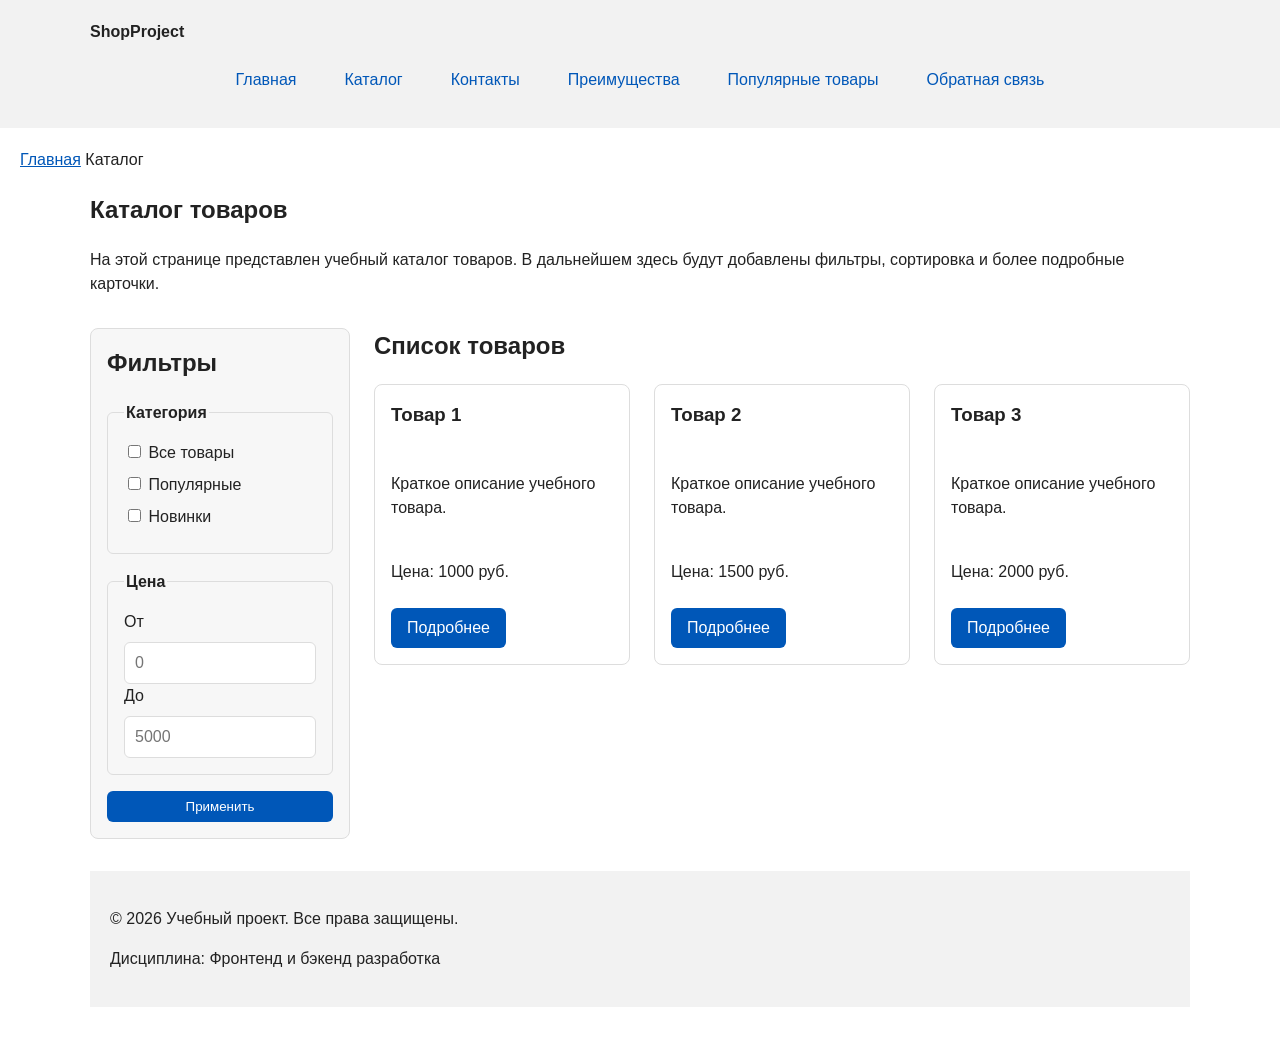
==== catalog.html @ 4f8238cc "feat: add flex navigation and grid catalog layout" ====
<!DOCTYPE html>
<html lang="ru">
<head>
  <meta charset="UTF-8">
  <meta name="viewport" content="width=device-width, initial-scale=1.0">
  <meta name="description" content="Каталог товаров учебного интернет-магазина.">
  <title>Каталог товаров — Учебный интернет-магазин</title>
  <link rel="stylesheet" href="css/style.css">
</head>
<body>
  <header>
    <div class="site-header">
      <a class="site-logo" href="index.html">ShopProject</a>


      
      <nav class="site-nav" aria-label="Основная навигация">
        <ul class="site-nav__list">
          <li><a href="index.html">Главная</a></li>
          <li><a href="catalog.html">Каталог</a></li>
          <li><a href="contacts.html">Контакты</a></li>
          <li><a href="index.html#advantages">Преимущества</a></li>
          <li><a href="index.html#popular">Популярные товары</a></li>
          <li><a href="index.html#contacts">Обратная связь</a></li>
        </ul>
      </nav>
    </div>
    
  </header>

  <main>
    <nav class="breadcrumbs" aria-label="Хлебные крошки">
      <a href="index.html">Главная</a>
      <span>Каталог</span>
    </nav>

    <section class="section">
      <h1>Каталог товаров</h1>
      <p>
        На этой странице представлен учебный каталог товаров.
        В дальнейшем здесь будут добавлены фильтры, сортировка и более
        подробные карточки.
      </p>
    </section>

    <section class="section">
      
<section class="section">
  <section class="catalog-layout">
    <aside class="catalog-filters">
      <h2>Фильтры</h2>

      <form class="filters-form" action="#" method="get">
        <fieldset>
          <legend>Категория</legend>

          <label>
            <input type="checkbox" name="category" value="all">
            Все товары
          </label>

          <label>
            <input type="checkbox" name="category" value="popular">
            Популярные
          </label>

          <label>
            <input type="checkbox" name="category" value="new">
            Новинки
          </label>
        </fieldset>

        <fieldset>
          <legend>Цена</legend>

          <label for="price-from">От</label>
          <input id="price-from" name="price-from" type="number" min="0" placeholder="0">

          <label for="price-to">До</label>
          <input id="price-to" name="price-to" type="number" min="0" placeholder="5000">
        </fieldset>

        <button class="button" type="submit">Применить</button>
      </form>
    </aside>

    <section class="catalog-products">
      <h2>Список товаров</h2>

      <div class="products-grid">
        <article class="product-card">
          <h3>Товар 1</h3>
          <p>Краткое описание учебного товара.</p>
          <p>Цена: 1000 руб.</p>
          <a class="button" href="index.html#popular">Подробнее</a>
        </article>

        <article class="product-card">
          <h3>Товар 2</h3>
          <p>Краткое описание учебного товара.</p>
          <p>Цена: 1500 руб.</p>
          <a class="button" href="index.html#popular">Подробнее</a>
        </article>

        <article class="product-card">
          <h3>Товар 3</h3>
          <p>Краткое описание учебного товара.</p>
          <p>Цена: 2000 руб.</p>
          <a class="button" href="index.html#popular">Подробнее</a>
        </article>
      </div>
    </section>
  </section>
</section>

  <footer>
    <p>&copy; 2026 Учебный проект. Все права защищены.</p>
    <p>Дисциплина: Фронтенд и бэкенд разработка</p>
  </footer>
</body>
</html>
---- css/style.css ----
/* 
  Универсальное правило для всех элементов.
  border-box делает расчёт размеров более понятным:
  width включает content, padding и border.
*/
* {
  box-sizing: border-box;
}

/* ===============================
   2. Базовые стили
   =============================== */

* {
  box-sizing: border-box;
}

body {
  margin: 0;
  font-family: Arial, sans-serif;
  line-height: 1.5;
  color: var(--color-text);
  background-color: var(--color-bg);
}
/*
  Задаём внутренние отступы для основных областей страницы.
  Это делает содержимое визуально отделённым от краёв окна браузера.
*/
header,
main,
footer {
  padding: var(--space-lg);
}


/*
  Оформляем шапку страницы.
  Пока используется простой светло-серый фон.
*/
header {
  background-color: var(--color-surface);;
}

/*
  Оформляем подвал страницы тем же фоном,
  чтобы визуально отделить его от основного содержимого.
*/
footer {
  background-color: var(--color-surface);;
}

body {
  margin: 0;
  font-family: Arial, sans-serif;
  line-height: 1.5;
}

header,
main,
footer {
  padding: 20px;
}

header {
  background-color: #f2f2f2;
}

footer {
  background-color: #f2f2f2;
}

section {
  margin-bottom: 24px;
}

section h2 {
  margin-top: 0;
}





/*
  Ограничиваем ширину содержимого шапки,
  чтобы оно не растягивалось слишком сильно на широких экранах.
*/
.site-header {
  max-width: 1100px;
  margin: 0 auto;
}

/*
  Оформляем текстовый логотип.
*/
.site-logo {
  font-weight: bold;
  text-decoration: none;
  color: #222222;
}

/*
  Убираем стандартные отступы и маркеры списка навигации.
*/
.site-nav__list {
  padding: 0;
  margin: 16px 0 0;
  list-style: none;
  display: flex;
  flex-wrap: wrap;
  justify-content: center;
  align-items: center;
  gap: var(--space-md);
  padding: 0;
  margin: var(--space-md) 0 0;
  list-style: none;

}

/*
  Добавляем расстояние между пунктами меню.
*/
.site-nav__list li {
  margin-bottom: 8px;
}

/*
  Оформляем ссылки меню.
*/
.site-nav__list a {
  display: inline-block;
  padding: var(--space-sm) var(--space-md);
  color: var(--color-primary);
  text-decoration: none;
  border-radius: var(--radius-sm);
}

.site-nav__list a:hover {
  color: var(--color-white);
  background-color: var(--color-primary);
}









/*
  Карточка товара — самостоятельный блок.
  На следующих занятиях карточки будут доработаны и выстроены в сетку.
*/
.product-card {
  display: flex;
  flex-direction: column;
  gap: var(--space-sm);
  margin-bottom: 0;
  padding: var(--space-md);
  border: 1px solid var(--color-border);
  border-radius: var(--radius-md);
  background-color: var(--color-bg);
}

.product-card .button {
  margin-top: auto;
  align-self: flex-start;
}


.product-card:hover {
  border-color: var(--color-primary);
}

.product-card h3 {
  margin-top: 0;
}





/*
  Пока это обычная ссылка, но визуально она оформляется как кнопка.
*/
.button {
  display: inline-block;
  padding: var(--space-sm) var(--space-md);
  color: var(--color-white);
  background-color: var(--color-primary);
  text-decoration: none;
  border: none;
  border-radius: var(--radius-sm);
  cursor: pointer;
}

.button:hover {
  background-color: var(--color-primary-dark);
}

.button:focus-visible {
  outline: 2px solid var(--color-primary);
  outline-offset: 3px;
}

.button:disabled {
  opacity: 0.6;
  cursor: not-allowed;
}


/*
  Дополнительный информационный блок.
*/
aside-info {
  max-width: var(--container-width);
  margin: 0 auto var(--space-xl);
  padding: var(--space-md);
  border-left: 4px solid var(--color-primary);
  background-color: var(--color-surface);

}


/*
  Сообщение об успешной отправке.
*/
.success-message {
  max-width: var(--container-width);
  margin: var(--space-lg) auto;
  padding: var(--space-md);
  border-left: 4px solid var(--color-success);
  background-color: var(--color-success-bg);
}






/* ===============================
   1. Переменные проекта
   =============================== */
:root {
  /* Основные цвета проекта */
  --color-bg: #ffffff;
  --color-text: #222222;
  --color-muted: #666666;
  --color-primary: #0057b8;
  --color-primary-dark: #003f86;
  --color-border: #dddddd;
  --color-surface: #f7f7f7;
  --color-surface-accent: #eef5ff;
  --color-danger: #b00020;
  --color-success: #168a2f;
  --color-success-bg: #eefaf0;
  --color-white: #ffffff;

  /* Отступы */
  --space-xs: 4px;
  --space-sm: 8px;
  --space-md: 16px;
  --space-lg: 24px;
  --space-xl: 32px;

  /* Скругления */
  --radius-sm: 6px;
  --radius-md: 8px;
  --radius-lg: 12px;

  /* Размеры */
  --container-width: 1100px;
}

/* ===============================
   2. Базовые стили
   =============================== */

/* ===============================
   3. Общие элементы интерфейса
   =============================== */
a {
  color: var(--color-primary);
}

a:hover {
  color: var(--color-primary-dark);
}

a:focus-visible {
  outline: 2px solid var(--color-primary);
  outline-offset: 3px;
}

/* ===============================
   4. Компоненты страницы
   =============================== */
.hero {
  max-width: var(--container-width);
  margin: 0 auto var(--space-xl);
  padding: var(--space-xl) var(--space-lg);
  background-color: var(--color-surface-accent);
  border-radius: var(--radius-lg);
}

.section {
  max-width: var(--container-width);
  margin: 0 auto var(--space-xl);
}

.section h2 {
  margin-top: 0;
}

/* ===============================
   5. Форма и модальное окно
   =============================== */
.order-dialog {
  width: min(100% - 32px, 560px);
  padding: var(--space-lg);
  border: none;
  border-radius: var(--radius-lg);
}

.order-dialog::backdrop {
  background-color: rgba(0, 0, 0, 0.5);
}

.form-field {
  margin-bottom: var(--space-md);
}

.form-field label {
  display: block;
  margin-bottom: var(--space-xs);
}

.form-field input,
.form-field select,
.form-field textarea {
  width: 100%;
  padding: 10px 12px;
  border: 1px solid var(--color-border);
  border-radius: var(--radius-sm);
  font: inherit;
}

.form-field input[type="checkbox"] {
  width: auto;
}

.form-field small {
  display: block;
  margin-top: var(--space-xs);
  color: var(--color-muted);
}








.form-field input:hover,
.form-field select:hover,
.form-field textarea:hover {
  border-color: var(--color-primary);
}

.form-field input:focus-visible,
.form-field select:focus-visible,
.form-field textarea:focus-visible,
.form-actions button:focus-visible {
  outline: 2px solid var(--color-primary);
  outline-offset: 3px;
}

[aria-invalid="true"] {
  border-color: var(--color-danger);
}



:target {
  outline: 2px dashed var(--color-primary);
  outline-offset: 4px;
}









.products-grid {
  display: grid;
  grid-template-columns: repeat(3, 1fr);
  gap: var(--space-lg);
}



.catalog-layout {
  max-width: var(--container-width);
  margin: 0 auto var(--space-xl);
  display: grid;
  grid-template-columns: 260px 1fr;
  grid-template-areas: "filters products";
  gap: var(--space-lg);
}

.catalog-filters {
  grid-area: filters;
  padding: var(--space-md);
  border: 1px solid var(--color-border);
  border-radius: var(--radius-md);
  background-color: var(--color-surface);
}

.catalog-products {
  grid-area: products;
}




.filters-form {
  display: grid;
  gap: var(--space-md);
}

.filters-form fieldset {
  margin: 0;
  padding: var(--space-md);
  border: 1px solid var(--color-border);
  border-radius: var(--radius-sm);
}

.filters-form legend {
  font-weight: 700;
}

.filters-form label {
  display: block;
  margin-bottom: var(--space-sm);
}

.filters-form input[type="number"] {
  width: 100%;
  padding: 8px 10px;
  border: 1px solid var(--color-border);
  border-radius: var(--radius-sm);
  font: inherit;
}
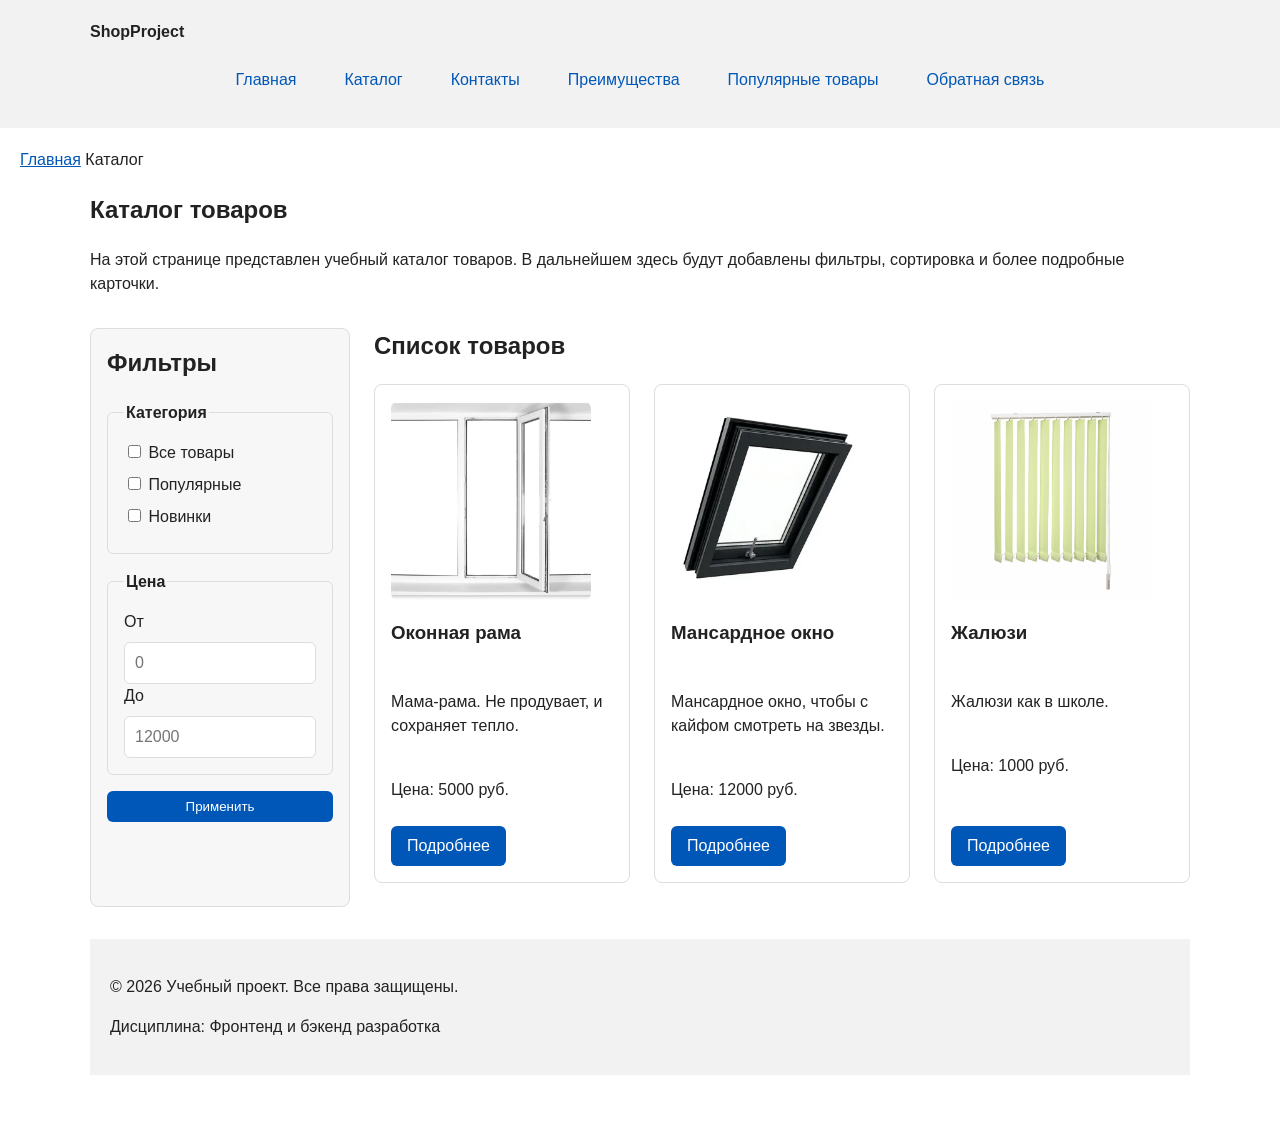
==== commit 95b58c0f: "feat: + images" ====
--- a/catalog.html
+++ b/catalog.html
@@ -77,7 +77,7 @@
           <input id="price-from" name="price-from" type="number" min="0" placeholder="0">
 
           <label for="price-to">До</label>
-          <input id="price-to" name="price-to" type="number" min="0" placeholder="5000">
+          <input id="price-to" name="price-to" type="number" min="0" placeholder="12000">
         </fieldset>
 
         <button class="button" type="submit">Применить</button>
@@ -89,23 +89,26 @@
 
       <div class="products-grid">
         <article class="product-card">
-          <h3>Товар 1</h3>
-          <p>Краткое описание учебного товара.</p>
-          <p>Цена: 1000 руб.</p>
+          <img src="images/i.webp" alt="Оконная рама" class="product-image">
+      <h3>Оконная рама</h3>
+      <p>Мама-рама. Не продувает, и сохраняет тепло.</p>
+      <p>Цена: 5000 руб.</p>
           <a class="button" href="index.html#popular">Подробнее</a>
         </article>
 
         <article class="product-card">
-          <h3>Товар 2</h3>
-          <p>Краткое описание учебного товара.</p>
-          <p>Цена: 1500 руб.</p>
+        <img src="images/окно мансардное.webp" alt="Оконная рама" class="product-image">
+        <h3>Мансардное окно</h3>
+        <p>Мансардное окно, чтобы с кайфом смотреть на звезды.</p>
+        <p>Цена: 12000 руб.</p>
           <a class="button" href="index.html#popular">Подробнее</a>
         </article>
 
         <article class="product-card">
-          <h3>Товар 3</h3>
-          <p>Краткое описание учебного товара.</p>
-          <p>Цена: 2000 руб.</p>
+          <img src="images/жалюзи.webp" alt="Оконная рама" class="product-image">
+        <h3>Жалюзи</h3>
+        <p>Жалюзи как в школе.</p>
+        <p>Цена: 1000 руб.</p>
           <a class="button" href="index.html#popular">Подробнее</a>
         </article>
       </div>
--- a/css/style.css
+++ b/css/style.css
@@ -456,3 +456,22 @@
   border-radius: var(--radius-sm);
   font: inherit;
 }
+
+
+
+
+
+.product-image {
+  width: 90%;          
+  height: 200px;        
+  object-fit: cover;    
+  border-radius: 8px;   
+  display: block;       
+  margin-bottom: 10px;  
+}
+
+.products {
+  display: grid;
+  grid-template-columns: repeat(3, 1fr);
+  gap: 20px;
+}
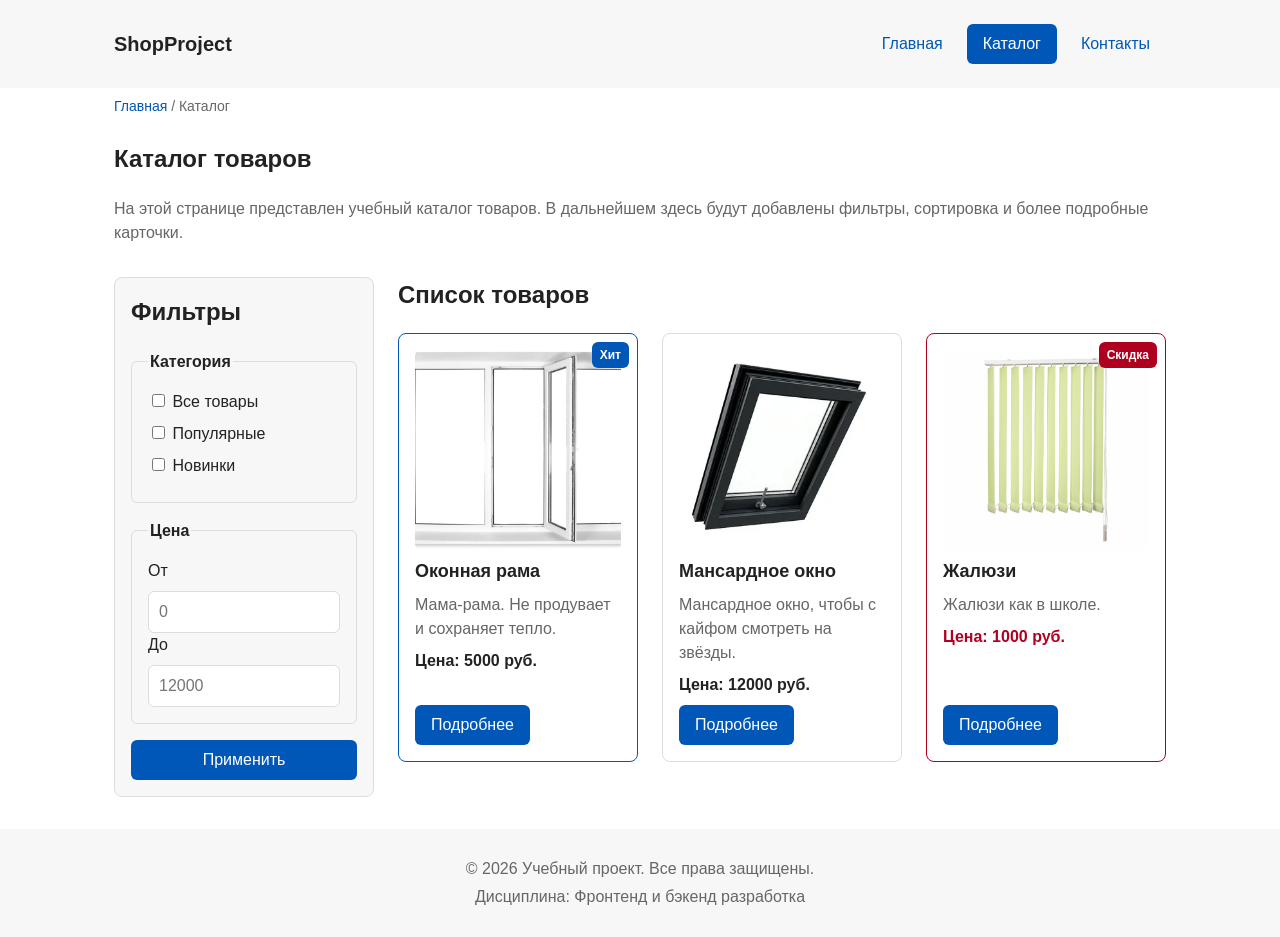
==== commit c4d6c50d: "refactor: apply BEM naming to CSS classes" ====
--- a/catalog.html
+++ b/catalog.html
@@ -8,117 +8,105 @@
   <link rel="stylesheet" href="css/style.css">
 </head>
 <body>
-  <header>
-    <div class="site-header">
-      <a class="site-logo" href="index.html">ShopProject</a>
 
+  <header class="site-header">
+    <div class="site-header__inner">
+      <a class="site-header__logo" href="index.html">ShopProject</a>
 
-      
       <nav class="site-nav" aria-label="Основная навигация">
         <ul class="site-nav__list">
-          <li><a href="index.html">Главная</a></li>
-          <li><a href="catalog.html">Каталог</a></li>
-          <li><a href="contacts.html">Контакты</a></li>
-          <li><a href="index.html#advantages">Преимущества</a></li>
-          <li><a href="index.html#popular">Популярные товары</a></li>
-          <li><a href="index.html#contacts">Обратная связь</a></li>
+          <li class="site-nav__item"><a class="site-nav__link" href="index.html">Главная</a></li>
+          <li class="site-nav__item"><a class="site-nav__link site-nav__link--active" href="catalog.html">Каталог</a></li>
+          <li class="site-nav__item"><a class="site-nav__link" href="contacts.html">Контакты</a></li>
         </ul>
       </nav>
     </div>
-    
   </header>
 
   <main>
     <nav class="breadcrumbs" aria-label="Хлебные крошки">
-      <a href="index.html">Главная</a>
-      <span>Каталог</span>
+      <a class="breadcrumbs__link" href="index.html">Главная</a>
+      <span class="breadcrumbs__current">Каталог</span>
     </nav>
 
     <section class="section">
-      <h1>Каталог товаров</h1>
-      <p>
+      <h1 class="section__title">Каталог товаров</h1>
+      <p class="section__text">
         На этой странице представлен учебный каталог товаров.
         В дальнейшем здесь будут добавлены фильтры, сортировка и более
         подробные карточки.
       </p>
     </section>
 
-    <section class="section">
-      
-<section class="section">
-  <section class="catalog-layout">
-    <aside class="catalog-filters">
-      <h2>Фильтры</h2>
+    <section class="catalog-layout">
+      <aside class="catalog-filters">
+        <h2 class="catalog-filters__title">Фильтры</h2>
 
-      <form class="filters-form" action="#" method="get">
-        <fieldset>
-          <legend>Категория</legend>
+        <form class="filters-form" action="#" method="get">
+          <fieldset class="filters-form__group">
+            <legend class="filters-form__legend">Категория</legend>
 
-          <label>
-            <input type="checkbox" name="category" value="all">
-            Все товары
-          </label>
+            <label class="filters-form__label">
+              <input type="checkbox" name="category" value="all"> Все товары
+            </label>
+            <label class="filters-form__label">
+              <input type="checkbox" name="category" value="popular"> Популярные
+            </label>
+            <label class="filters-form__label">
+              <input type="checkbox" name="category" value="new"> Новинки
+            </label>
+          </fieldset>
 
-          <label>
-            <input type="checkbox" name="category" value="popular">
-            Популярные
-          </label>
+          <fieldset class="filters-form__group">
+            <legend class="filters-form__legend">Цена</legend>
+            <label class="filters-form__label" for="price-from">От</label>
+            <input class="filters-form__input" id="price-from" name="price-from" type="number" min="0" placeholder="0">
+            <label class="filters-form__label" for="price-to">До</label>
+            <input class="filters-form__input" id="price-to" name="price-to" type="number" min="0" placeholder="12000">
+          </fieldset>
 
-          <label>
-            <input type="checkbox" name="category" value="new">
-            Новинки
-          </label>
-        </fieldset>
+          <button class="button button--primary" type="submit">Применить</button>
+        </form>
+      </aside>
 
-        <fieldset>
-          <legend>Цена</legend>
+      <section class="catalog-products">
+        <h2 class="section__title">Список товаров</h2>
 
-          <label for="price-from">От</label>
-          <input id="price-from" name="price-from" type="number" min="0" placeholder="0">
+        <div class="products-grid">
+          <article class="product-card product-card--featured">
+            <span class="product-card__badge">Хит</span>
+            <img src="images/i.webp" alt="Оконная рама" class="product-card__image">
+            <h3 class="product-card__title">Оконная рама</h3>
+            <p class="product-card__description">Мама-рама. Не продувает и сохраняет тепло.</p>
+            <p class="product-card__price">Цена: 5000 руб.</p>
+            <a class="button button--primary product-card__button" href="index.html#popular">Подробнее</a>
+          </article>
 
-          <label for="price-to">До</label>
-          <input id="price-to" name="price-to" type="number" min="0" placeholder="12000">
-        </fieldset>
+          <article class="product-card">
+            <img src="images/окно мансардное.webp" alt="Мансардное окно" class="product-card__image">
+            <h3 class="product-card__title">Мансардное окно</h3>
+            <p class="product-card__description">Мансардное окно, чтобы с кайфом смотреть на звёзды.</p>
+            <p class="product-card__price">Цена: 12000 руб.</p>
+            <a class="button button--primary product-card__button" href="index.html#popular">Подробнее</a>
+          </article>
 
-        <button class="button" type="submit">Применить</button>
-      </form>
-    </aside>
+          <article class="product-card product-card--discount">
+            <span class="product-card__badge product-card__badge--sale">Скидка</span>
+            <img src="images/жалюзи.webp" alt="Жалюзи" class="product-card__image">
+            <h3 class="product-card__title">Жалюзи</h3>
+            <p class="product-card__description">Жалюзи как в школе.</p>
+            <p class="product-card__price">Цена: 1000 руб.</p>
+            <a class="button button--primary product-card__button" href="index.html#popular">Подробнее</a>
+          </article>
+        </div>
+      </section>
+    </section>
+  </main>
 
-    <section class="catalog-products">
-      <h2>Список товаров</h2>
+  <footer class="site-footer">
+    <p class="site-footer__text">&copy; 2026 Учебный проект. Все права защищены.</p>
+    <p class="site-footer__text">Дисциплина: Фронтенд и бэкенд разработка</p>
+  </footer>
 
-      <div class="products-grid">
-        <article class="product-card">
-          <img src="images/i.webp" alt="Оконная рама" class="product-image">
-      <h3>Оконная рама</h3>
-      <p>Мама-рама. Не продувает, и сохраняет тепло.</p>
-      <p>Цена: 5000 руб.</p>
-          <a class="button" href="index.html#popular">Подробнее</a>
-        </article>
-
-        <article class="product-card">
-        <img src="images/окно мансардное.webp" alt="Оконная рама" class="product-image">
-        <h3>Мансардное окно</h3>
-        <p>Мансардное окно, чтобы с кайфом смотреть на звезды.</p>
-        <p>Цена: 12000 руб.</p>
-          <a class="button" href="index.html#popular">Подробнее</a>
-        </article>
-
-        <article class="product-card">
-          <img src="images/жалюзи.webp" alt="Оконная рама" class="product-image">
-        <h3>Жалюзи</h3>
-        <p>Жалюзи как в школе.</p>
-        <p>Цена: 1000 руб.</p>
-          <a class="button" href="index.html#popular">Подробнее</a>
-        </article>
-      </div>
-    </section>
-  </section>
-</section>
-
-  <footer>
-    <p>&copy; 2026 Учебный проект. Все права защищены.</p>
-    <p>Дисциплина: Фронтенд и бэкенд разработка</p>
-  </footer>
 </body>
-</html>
+</html>
--- a/css/style.css
+++ b/css/style.css
@@ -1,249 +1,7 @@
-/* 
-  Универсальное правило для всех элементов.
-  border-box делает расчёт размеров более понятным:
-  width включает content, padding и border.
-*/
-* {
-  box-sizing: border-box;
-}
-
-/* ===============================
-   2. Базовые стили
-   =============================== */
-
-* {
-  box-sizing: border-box;
-}
-
-body {
-  margin: 0;
-  font-family: Arial, sans-serif;
-  line-height: 1.5;
-  color: var(--color-text);
-  background-color: var(--color-bg);
-}
-/*
-  Задаём внутренние отступы для основных областей страницы.
-  Это делает содержимое визуально отделённым от краёв окна браузера.
-*/
-header,
-main,
-footer {
-  padding: var(--space-lg);
-}
-
-
-/*
-  Оформляем шапку страницы.
-  Пока используется простой светло-серый фон.
-*/
-header {
-  background-color: var(--color-surface);;
-}
-
-/*
-  Оформляем подвал страницы тем же фоном,
-  чтобы визуально отделить его от основного содержимого.
-*/
-footer {
-  background-color: var(--color-surface);;
-}
-
-body {
-  margin: 0;
-  font-family: Arial, sans-serif;
-  line-height: 1.5;
-}
-
-header,
-main,
-footer {
-  padding: 20px;
-}
-
-header {
-  background-color: #f2f2f2;
-}
-
-footer {
-  background-color: #f2f2f2;
-}
-
-section {
-  margin-bottom: 24px;
-}
-
-section h2 {
-  margin-top: 0;
-}
-
-
-
-
-
-/*
-  Ограничиваем ширину содержимого шапки,
-  чтобы оно не растягивалось слишком сильно на широких экранах.
-*/
-.site-header {
-  max-width: 1100px;
-  margin: 0 auto;
-}
-
-/*
-  Оформляем текстовый логотип.
-*/
-.site-logo {
-  font-weight: bold;
-  text-decoration: none;
-  color: #222222;
-}
-
-/*
-  Убираем стандартные отступы и маркеры списка навигации.
-*/
-.site-nav__list {
-  padding: 0;
-  margin: 16px 0 0;
-  list-style: none;
-  display: flex;
-  flex-wrap: wrap;
-  justify-content: center;
-  align-items: center;
-  gap: var(--space-md);
-  padding: 0;
-  margin: var(--space-md) 0 0;
-  list-style: none;
-
-}
-
-/*
-  Добавляем расстояние между пунктами меню.
-*/
-.site-nav__list li {
-  margin-bottom: 8px;
-}
-
-/*
-  Оформляем ссылки меню.
-*/
-.site-nav__list a {
-  display: inline-block;
-  padding: var(--space-sm) var(--space-md);
-  color: var(--color-primary);
-  text-decoration: none;
-  border-radius: var(--radius-sm);
-}
-
-.site-nav__list a:hover {
-  color: var(--color-white);
-  background-color: var(--color-primary);
-}
-
-
-
-
-
-
-
-
-
-/*
-  Карточка товара — самостоятельный блок.
-  На следующих занятиях карточки будут доработаны и выстроены в сетку.
-*/
-.product-card {
-  display: flex;
-  flex-direction: column;
-  gap: var(--space-sm);
-  margin-bottom: 0;
-  padding: var(--space-md);
-  border: 1px solid var(--color-border);
-  border-radius: var(--radius-md);
-  background-color: var(--color-bg);
-}
-
-.product-card .button {
-  margin-top: auto;
-  align-self: flex-start;
-}
-
-
-.product-card:hover {
-  border-color: var(--color-primary);
-}
-
-.product-card h3 {
-  margin-top: 0;
-}
-
-
-
-
-
-/*
-  Пока это обычная ссылка, но визуально она оформляется как кнопка.
-*/
-.button {
-  display: inline-block;
-  padding: var(--space-sm) var(--space-md);
-  color: var(--color-white);
-  background-color: var(--color-primary);
-  text-decoration: none;
-  border: none;
-  border-radius: var(--radius-sm);
-  cursor: pointer;
-}
-
-.button:hover {
-  background-color: var(--color-primary-dark);
-}
-
-.button:focus-visible {
-  outline: 2px solid var(--color-primary);
-  outline-offset: 3px;
-}
-
-.button:disabled {
-  opacity: 0.6;
-  cursor: not-allowed;
-}
-
-
-/*
-  Дополнительный информационный блок.
-*/
-aside-info {
-  max-width: var(--container-width);
-  margin: 0 auto var(--space-xl);
-  padding: var(--space-md);
-  border-left: 4px solid var(--color-primary);
-  background-color: var(--color-surface);
-
-}
-
-
-/*
-  Сообщение об успешной отправке.
-*/
-.success-message {
-  max-width: var(--container-width);
-  margin: var(--space-lg) auto;
-  padding: var(--space-md);
-  border-left: 4px solid var(--color-success);
-  background-color: var(--color-success-bg);
-}
-
-
-
-
-
-
-/* ===============================
+/* =========================================================
    1. Переменные проекта
-   =============================== */
+   ========================================================= */
 :root {
-  /* Основные цвета проекта */
   --color-bg: #ffffff;
   --color-text: #222222;
   --color-muted: #666666;
@@ -257,45 +15,133 @@
   --color-success-bg: #eefaf0;
   --color-white: #ffffff;
 
-  /* Отступы */
   --space-xs: 4px;
   --space-sm: 8px;
   --space-md: 16px;
   --space-lg: 24px;
   --space-xl: 32px;
 
-  /* Скругления */
   --radius-sm: 6px;
   --radius-md: 8px;
   --radius-lg: 12px;
 
-  /* Размеры */
   --container-width: 1100px;
 }
 
-/* ===============================
+/* =========================================================
    2. Базовые стили
-   =============================== */
-
-/* ===============================
-   3. Общие элементы интерфейса
-   =============================== */
+   ========================================================= */
+*,
+*::before,
+*::after {
+  box-sizing: border-box;
+}
+
+body {
+  margin: 0;
+  font-family: Arial, sans-serif;
+  line-height: 1.5;
+  color: var(--color-text);
+  background-color: var(--color-bg);
+}
+
 a {
   color: var(--color-primary);
+  text-decoration: none;
 }
 
 a:hover {
   color: var(--color-primary-dark);
 }
 
-a:focus-visible {
+a:focus-visible,
+button:focus-visible,
+input:focus-visible,
+select:focus-visible,
+textarea:focus-visible {
   outline: 2px solid var(--color-primary);
   outline-offset: 3px;
 }
 
-/* ===============================
-   4. Компоненты страницы
-   =============================== */
+/* =========================================================
+   3. Шапка сайта
+   ========================================================= */
+.site-header {
+  background-color: var(--color-surface);
+}
+
+.site-header__inner {
+  max-width: var(--container-width);
+  margin: 0 auto;
+  padding: var(--space-lg);
+  display: flex;
+  flex-wrap: wrap;
+  justify-content: space-between;
+  align-items: center;
+  gap: var(--space-md);
+}
+
+.site-header__logo {
+  font-weight: 700;
+  font-size: 20px;
+  color: var(--color-text);
+  text-decoration: none;
+}
+
+/* =========================================================
+   4. Навигация
+   ========================================================= */
+.site-nav__list {
+  display: flex;
+  flex-wrap: wrap;
+  align-items: center;
+  gap: var(--space-sm);
+  padding: 0;
+  margin: 0;
+  list-style: none;
+}
+
+.site-nav__item {
+  display: inline-block;
+}
+
+.site-nav__link {
+  display: inline-block;
+  padding: var(--space-sm) var(--space-md);
+  color: var(--color-primary);
+  text-decoration: none;
+  border-radius: var(--radius-sm);
+  transition: background-color 0.2s ease, color 0.2s ease;
+}
+
+.site-nav__link:hover {
+  color: var(--color-white);
+  background-color: var(--color-primary);
+}
+
+.site-nav__link--active {
+  color: var(--color-white);
+  background-color: var(--color-primary);
+}
+
+/* =========================================================
+   5. Универсальные блоки
+   ========================================================= */
+.section {
+  max-width: var(--container-width);
+  margin: 0 auto var(--space-xl);
+  padding: 0 var(--space-lg);
+}
+
+.section__title {
+  margin-top: 0;
+  font-size: 24px;
+}
+
+.section__text {
+  color: var(--color-muted);
+}
+
 .hero {
   max-width: var(--container-width);
   margin: 0 auto var(--space-xl);
@@ -304,109 +150,295 @@
   border-radius: var(--radius-lg);
 }
 
-.section {
+.hero__title {
+  margin-top: 0;
+}
+
+.hero__text {
+  color: var(--color-muted);
+}
+
+.aside-info {
   max-width: var(--container-width);
   margin: 0 auto var(--space-xl);
-}
-
-.section h2 {
+  padding: var(--space-md);
+  border-left: 4px solid var(--color-primary);
+  background-color: var(--color-surface);
+  border-radius: var(--radius-sm);
+}
+
+.aside-info__title {
   margin-top: 0;
 }
 
-/* ===============================
-   5. Форма и модальное окно
-   =============================== */
+.aside-info__text {
+  color: var(--color-muted);
+  margin-bottom: 0;
+}
+
+.advantages-list {
+  padding-left: var(--space-lg);
+}
+
+.advantages-list__item {
+  margin-bottom: var(--space-xs);
+}
+
+/* =========================================================
+   6. Сетка товаров
+   ========================================================= */
+.products-grid {
+  display: grid;
+  grid-template-columns: repeat(3, 1fr);
+  gap: var(--space-lg);
+}
+
+/* =========================================================
+   7. Карточка товара
+   ========================================================= */
+.product-card {
+  position: relative;
+  display: flex;
+  flex-direction: column;
+  gap: var(--space-sm);
+  padding: var(--space-md);
+  border: 1px solid var(--color-border);
+  border-radius: var(--radius-md);
+  background-color: var(--color-bg);
+  transition: border-color 0.2s ease;
+}
+
+.product-card:hover {
+  border-color: var(--color-primary);
+}
+
+.product-card--featured {
+  border-color: var(--color-primary);
+}
+
+.product-card--discount {
+  border-color: var(--color-danger);
+}
+
+.product-card__image {
+  width: 100%;
+  height: 200px;
+  object-fit: cover;
+  border-radius: var(--radius-sm);
+  display: block;
+}
+
+.product-card__title {
+  margin: 0;
+  color: var(--color-text);
+  font-size: 18px;
+}
+
+.product-card__description {
+  margin: 0;
+  color: var(--color-muted);
+}
+
+.product-card__price {
+  margin: 0;
+  font-weight: 700;
+}
+
+.product-card--discount .product-card__price {
+  color: var(--color-danger);
+}
+
+.product-card__button {
+  margin-top: auto;
+  align-self: flex-start;
+}
+
+.product-card__badge {
+  position: absolute;
+  top: var(--space-sm);
+  right: var(--space-sm);
+  z-index: 2;
+  padding: 4px 8px;
+  font-size: 12px;
+  font-weight: 700;
+  color: var(--color-white);
+  background-color: var(--color-primary);
+  border-radius: var(--radius-sm);
+}
+
+.product-card__badge--sale {
+  background-color: var(--color-danger);
+}
+
+/* =========================================================
+   8. Хлебные крошки
+   ========================================================= */
+.breadcrumbs {
+  max-width: var(--container-width);
+  margin: 0 auto var(--space-md);
+  padding: var(--space-sm) var(--space-lg);
+  font-size: 14px;
+  color: var(--color-muted);
+}
+
+.breadcrumbs__link {
+  color: var(--color-primary);
+}
+
+.breadcrumbs__current::before {
+  content: " / ";
+  color: var(--color-muted);
+}
+
+/* =========================================================
+   9. Кнопки
+   ========================================================= */
+.button {
+  display: inline-block;
+  padding: var(--space-sm) var(--space-md);
+  font: inherit;
+  color: var(--color-white);
+  background-color: var(--color-primary);
+  border: none;
+  border-radius: var(--radius-sm);
+  text-decoration: none;
+  cursor: pointer;
+  transition: background-color 0.2s ease, color 0.2s ease;
+}
+
+.button--primary {
+  color: var(--color-white);
+  background-color: var(--color-primary);
+}
+
+.button--primary:hover {
+  background-color: var(--color-primary-dark);
+}
+
+.button--secondary {
+  color: var(--color-primary);
+  background-color: transparent;
+  border: 1px solid var(--color-primary);
+}
+
+.button--secondary:hover {
+  color: var(--color-white);
+  background-color: var(--color-primary);
+}
+
+.button:disabled,
+.button--disabled {
+  opacity: 0.6;
+  cursor: not-allowed;
+}
+
+/* =========================================================
+   10. Форма заявки
+   ========================================================= */
+.order-form {
+  display: block;
+}
+
+.order-form__field {
+  margin-bottom: var(--space-md);
+}
+
+.order-form__field--checkbox {
+  margin-bottom: var(--space-md);
+}
+
+.order-form__label {
+  display: block;
+  margin-bottom: var(--space-xs);
+  font-weight: 600;
+}
+
+.order-form__label--checkbox {
+  display: flex;
+  align-items: center;
+  gap: var(--space-sm);
+  font-weight: 400;
+}
+
+.order-form__input,
+.order-form__select,
+.order-form__textarea {
+  width: 100%;
+  padding: 10px 12px;
+  font: inherit;
+  color: var(--color-text);
+  background-color: var(--color-bg);
+  border: 1px solid var(--color-border);
+  border-radius: var(--radius-sm);
+}
+
+.order-form__input:hover,
+.order-form__select:hover,
+.order-form__textarea:hover {
+  border-color: var(--color-primary);
+}
+
+.order-form__checkbox {
+  width: auto;
+  margin: 0;
+}
+
+.order-form__hint {
+  display: block;
+  margin-top: var(--space-xs);
+  color: var(--color-muted);
+  font-size: 12px;
+}
+
+.order-form__actions {
+  display: flex;
+  gap: var(--space-md);
+  margin-top: var(--space-lg);
+}
+
+[aria-invalid="true"] {
+  border-color: var(--color-danger);
+}
+
+/* =========================================================
+   11. Модальное окно
+   ========================================================= */
 .order-dialog {
+  position: relative;
+  z-index: 200;
   width: min(100% - 32px, 560px);
   padding: var(--space-lg);
   border: none;
   border-radius: var(--radius-lg);
+  background-color: var(--color-bg);
 }
 
 .order-dialog::backdrop {
   background-color: rgba(0, 0, 0, 0.5);
 }
 
-.form-field {
-  margin-bottom: var(--space-md);
-}
-
-.form-field label {
-  display: block;
-  margin-bottom: var(--space-xs);
-}
-
-.form-field input,
-.form-field select,
-.form-field textarea {
-  width: 100%;
-  padding: 10px 12px;
-  border: 1px solid var(--color-border);
-  border-radius: var(--radius-sm);
-  font: inherit;
-}
-
-.form-field input[type="checkbox"] {
-  width: auto;
-}
-
-.form-field small {
-  display: block;
-  margin-top: var(--space-xs);
-  color: var(--color-muted);
-}
-
-
-
-
-
-
-
-
-.form-field input:hover,
-.form-field select:hover,
-.form-field textarea:hover {
-  border-color: var(--color-primary);
-}
-
-.form-field input:focus-visible,
-.form-field select:focus-visible,
-.form-field textarea:focus-visible,
-.form-actions button:focus-visible {
-  outline: 2px solid var(--color-primary);
-  outline-offset: 3px;
-}
-
-[aria-invalid="true"] {
-  border-color: var(--color-danger);
-}
-
-
-
-:target {
-  outline: 2px dashed var(--color-primary);
-  outline-offset: 4px;
-}
-
-
-
-
-
-
-
-
-
-.products-grid {
-  display: grid;
-  grid-template-columns: repeat(3, 1fr);
-  gap: var(--space-lg);
-}
-
-
-
+.order-dialog__title {
+  margin-top: 0;
+}
+
+/* =========================================================
+   12. Сообщение об успехе
+   ========================================================= */
+.success-message {
+  max-width: var(--container-width);
+  margin: var(--space-lg) auto;
+  padding: var(--space-md);
+  border-left: 4px solid var(--color-success);
+  background-color: var(--color-success-bg);
+}
+
+/* =========================================================
+   13. Каталог
+   ========================================================= */
 .catalog-layout {
   max-width: var(--container-width);
   margin: 0 auto var(--space-xl);
+  padding: 0 var(--space-lg);
   display: grid;
   grid-template-columns: 260px 1fr;
   grid-template-areas: "filters products";
@@ -415,63 +447,79 @@
 
 .catalog-filters {
   grid-area: filters;
+  align-self: start;
   padding: var(--space-md);
   border: 1px solid var(--color-border);
   border-radius: var(--radius-md);
   background-color: var(--color-surface);
 }
 
+.catalog-filters__title {
+  margin-top: 0;
+}
+
 .catalog-products {
   grid-area: products;
 }
-
-
-
 
 .filters-form {
   display: grid;
   gap: var(--space-md);
 }
 
-.filters-form fieldset {
+.filters-form__group {
   margin: 0;
   padding: var(--space-md);
   border: 1px solid var(--color-border);
   border-radius: var(--radius-sm);
 }
 
-.filters-form legend {
+.filters-form__legend {
   font-weight: 700;
 }
 
-.filters-form label {
+.filters-form__label {
   display: block;
   margin-bottom: var(--space-sm);
 }
 
-.filters-form input[type="number"] {
+.filters-form__input {
   width: 100%;
   padding: 8px 10px;
+  font: inherit;
   border: 1px solid var(--color-border);
   border-radius: var(--radius-sm);
-  font: inherit;
-}
-
-
-
-
-
-.product-image {
-  width: 90%;          
-  height: 200px;        
-  object-fit: cover;    
-  border-radius: 8px;   
-  display: block;       
-  margin-bottom: 10px;  
-}
-
-.products {
-  display: grid;
-  grid-template-columns: repeat(3, 1fr);
-  gap: 20px;
+}
+
+/* =========================================================
+   14. Контакты
+   ========================================================= */
+.contacts-list {
+  padding-left: var(--space-lg);
+}
+
+.contacts-list__item {
+  margin-bottom: var(--space-xs);
+}
+
+/* =========================================================
+   15. Подвал
+   ========================================================= */
+.site-footer {
+  padding: var(--space-lg);
+  background-color: var(--color-surface);
+  text-align: center;
+}
+
+.site-footer__text {
+  margin: var(--space-xs) 0;
+  color: var(--color-muted);
+}
+
+/* =========================================================
+   16. Якорные ссылки
+   ========================================================= */
+:target {
+  outline: 2px dashed var(--color-primary);
+  outline-offset: 4px;
 }
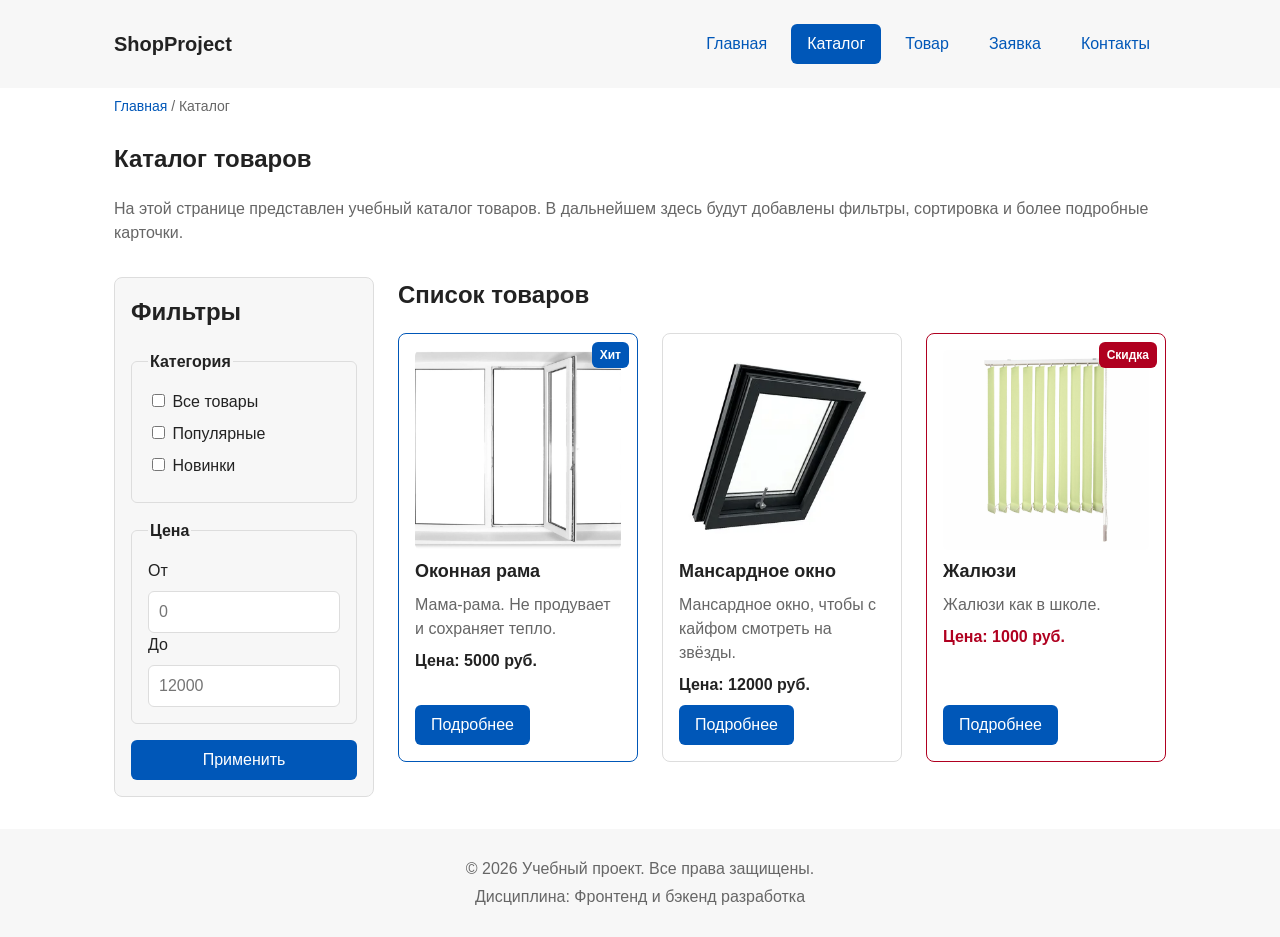
==== commit dfc67946: "fix: prepare HTML CSS project for submission" ====
--- a/catalog.html
+++ b/catalog.html
@@ -17,6 +17,8 @@
         <ul class="site-nav__list">
           <li class="site-nav__item"><a class="site-nav__link" href="index.html">Главная</a></li>
           <li class="site-nav__item"><a class="site-nav__link site-nav__link--active" href="catalog.html">Каталог</a></li>
+          <li class="site-nav__item"><a class="site-nav__link" href="product.html">Товар</a></li>
+          <li class="site-nav__item"><a class="site-nav__link" href="order.html">Заявка</a></li>
           <li class="site-nav__item"><a class="site-nav__link" href="contacts.html">Контакты</a></li>
         </ul>
       </nav>
@@ -79,7 +81,7 @@
             <h3 class="product-card__title">Оконная рама</h3>
             <p class="product-card__description">Мама-рама. Не продувает и сохраняет тепло.</p>
             <p class="product-card__price">Цена: 5000 руб.</p>
-            <a class="button button--primary product-card__button" href="index.html#popular">Подробнее</a>
+            <a class="button button--primary product-card__button" href="product.html">Подробнее</a>
           </article>
 
           <article class="product-card">
@@ -87,7 +89,7 @@
             <h3 class="product-card__title">Мансардное окно</h3>
             <p class="product-card__description">Мансардное окно, чтобы с кайфом смотреть на звёзды.</p>
             <p class="product-card__price">Цена: 12000 руб.</p>
-            <a class="button button--primary product-card__button" href="index.html#popular">Подробнее</a>
+            <a class="button button--primary product-card__button" href="product.html">Подробнее</a>
           </article>
 
           <article class="product-card product-card--discount">
@@ -96,7 +98,7 @@
             <h3 class="product-card__title">Жалюзи</h3>
             <p class="product-card__description">Жалюзи как в школе.</p>
             <p class="product-card__price">Цена: 1000 руб.</p>
-            <a class="button button--primary product-card__button" href="index.html#popular">Подробнее</a>
+            <a class="button button--primary product-card__button" href="product.html">Подробнее</a>
           </article>
         </div>
       </section>
@@ -108,5 +110,7 @@
     <p class="site-footer__text">Дисциплина: Фронтенд и бэкенд разработка</p>
   </footer>
 
+  <button class="to-top" id="to-top" type="button" aria-label="Наверх">↑</button>
+
 </body>
 </html>
--- a/css/style.css
+++ b/css/style.css
@@ -37,6 +37,10 @@
   box-sizing: border-box;
 }
 
+html {
+  scroll-behavior: smooth;
+}
+
 body {
   margin: 0;
   font-family: Arial, sans-serif;
@@ -64,9 +68,12 @@
 }
 
 /* =========================================================
-   3. Шапка сайта
+   3. Шапка сайта (sticky)
    ========================================================= */
 .site-header {
+  position: sticky;
+  top: 0;
+  z-index: 50;
   background-color: var(--color-surface);
 }
 
@@ -339,6 +346,10 @@
   display: block;
 }
 
+.order-form--page {
+  max-width: 600px;
+}
+
 .order-form__field {
   margin-bottom: var(--space-md);
 }
@@ -448,6 +459,9 @@
 .catalog-filters {
   grid-area: filters;
   align-self: start;
+  position: sticky;
+  top: 100px;
+  z-index: 10;
   padding: var(--space-md);
   border: 1px solid var(--color-border);
   border-radius: var(--radius-md);
@@ -492,7 +506,84 @@
 }
 
 /* =========================================================
-   14. Контакты
+   14. Таблица характеристик
+   ========================================================= */
+.product-table {
+  width: 100%;
+  border-collapse: collapse;
+  margin-top: var(--space-md);
+  background-color: var(--color-bg);
+}
+
+.product-table__caption {
+  caption-side: top;
+  text-align: left;
+  font-weight: 700;
+  margin-bottom: var(--space-sm);
+  color: var(--color-muted);
+}
+
+.product-table__th,
+.product-table__td {
+  padding: var(--space-sm) var(--space-md);
+  border: 1px solid var(--color-border);
+  text-align: left;
+}
+
+.product-table__th {
+  background-color: var(--color-surface);
+  font-weight: 700;
+}
+
+.product-table__row:nth-child(even) {
+  background-color: var(--color-surface);
+}
+
+/* =========================================================
+   15. Страница товара
+   ========================================================= */
+.product-detail {
+  max-width: var(--container-width);
+  margin: 0 auto var(--space-xl);
+  padding: 0 var(--space-lg);
+  display: grid;
+  grid-template-columns: 1fr 1fr;
+  gap: var(--space-xl);
+  align-items: start;
+}
+
+.product-detail__media {
+  position: relative;
+}
+
+.product-detail__image {
+  width: 100%;
+  height: auto;
+  border-radius: var(--radius-md);
+  display: block;
+}
+
+.product-detail__title {
+  margin-top: 0;
+}
+
+.product-detail__description {
+  color: var(--color-muted);
+}
+
+.product-detail__price {
+  font-size: 22px;
+  font-weight: 700;
+}
+
+.product-detail__actions {
+  display: flex;
+  gap: var(--space-md);
+  margin-top: var(--space-lg);
+}
+
+/* =========================================================
+   16. Контакты
    ========================================================= */
 .contacts-list {
   padding-left: var(--space-lg);
@@ -503,7 +594,7 @@
 }
 
 /* =========================================================
-   15. Подвал
+   17. Подвал
    ========================================================= */
 .site-footer {
   padding: var(--space-lg);
@@ -517,9 +608,72 @@
 }
 
 /* =========================================================
-   16. Якорные ссылки
+   18. Кнопка «Наверх» (fixed)
+   ========================================================= */
+.to-top {
+  position: fixed;
+  right: var(--space-lg);
+  bottom: var(--space-lg);
+  z-index: 150;
+  width: 44px;
+  height: 44px;
+  padding: 0;
+  font-size: 20px;
+  line-height: 1;
+  color: var(--color-white);
+  background-color: var(--color-primary);
+  border: none;
+  border-radius: 50%;
+  cursor: pointer;
+  box-shadow: 0 2px 8px rgba(0, 0, 0, 0.2);
+  display: none;
+}
+
+.to-top:hover {
+  background-color: var(--color-primary-dark);
+}
+
+.to-top--visible {
+  display: block;
+}
+
+/* =========================================================
+   19. Якорные ссылки
    ========================================================= */
 :target {
   outline: 2px dashed var(--color-primary);
   outline-offset: 4px;
+}
+
+/* =========================================================
+   20. Адаптив
+   ========================================================= */
+@media (max-width: 900px) {
+  .products-grid {
+    grid-template-columns: repeat(2, 1fr);
+  }
+
+  .catalog-layout {
+    grid-template-columns: 1fr;
+    grid-template-areas: "filters" "products";
+  }
+
+  .catalog-filters {
+    position: static;
+  }
+
+  .product-detail {
+    grid-template-columns: 1fr;
+  }
+}
+
+@media (max-width: 600px) {
+  .products-grid {
+    grid-template-columns: 1fr;
+  }
+
+  .site-header__inner {
+    flex-direction: column;
+    align-items: flex-start;
+  }
 }
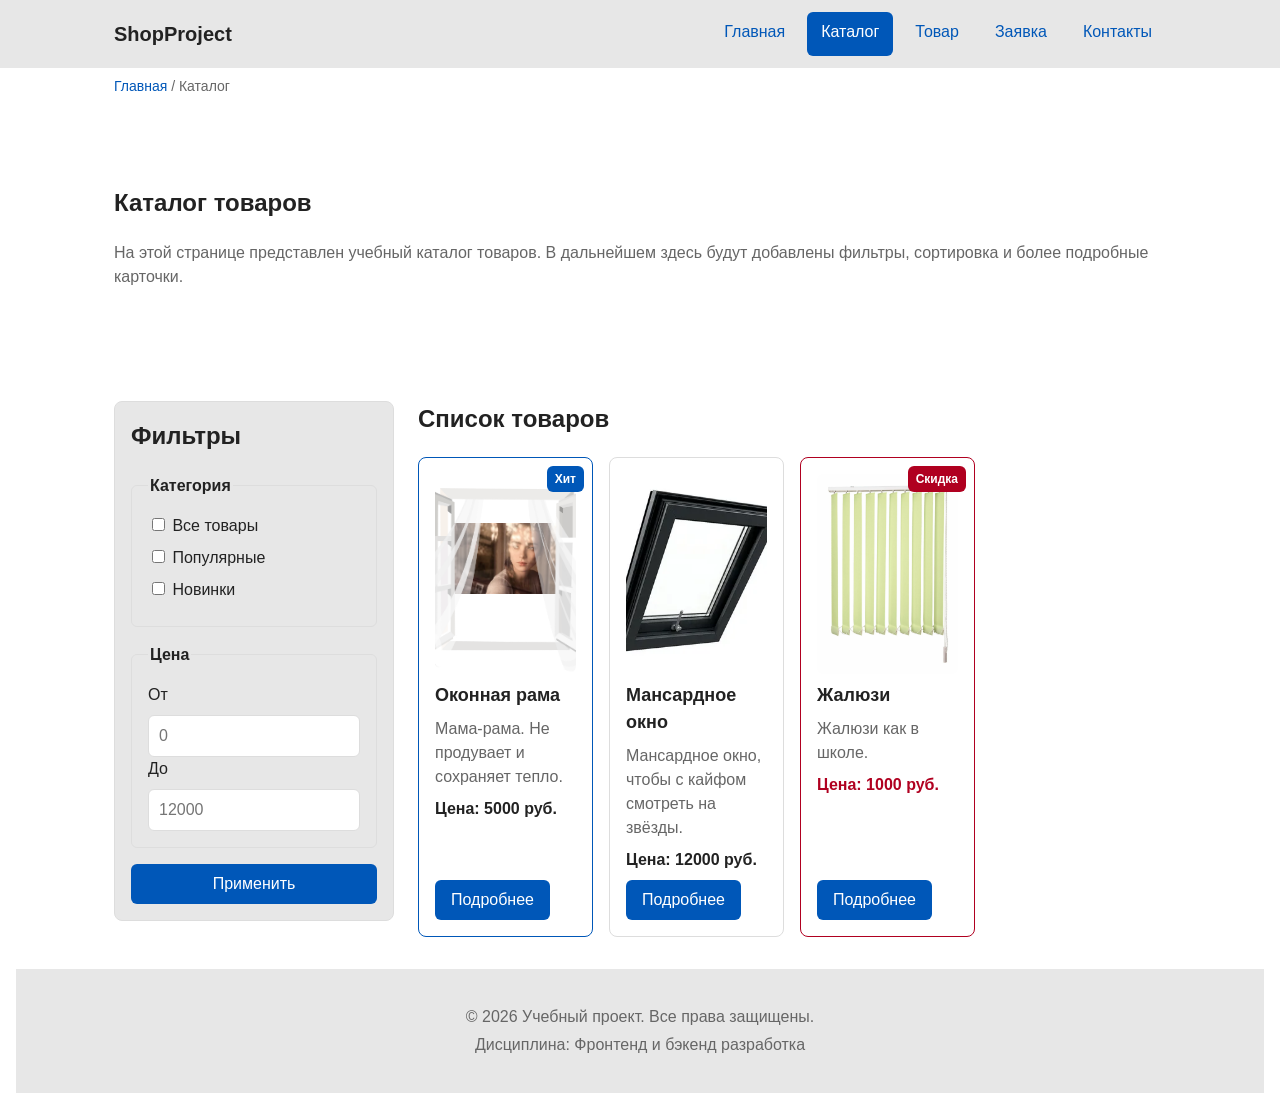
==== commit 2802ffe3: "feat: add responsive layout styles" ====
--- a/catalog.html
+++ b/catalog.html
@@ -6,6 +6,7 @@
   <meta name="description" content="Каталог товаров учебного интернет-магазина.">
   <title>Каталог товаров — Учебный интернет-магазин</title>
   <link rel="stylesheet" href="css/style.css">
+  <link rel="stylesheet" href="css/responsive.css">
 </head>
 <body>
 
--- a/css/style.css
+++ b/css/style.css
@@ -8,7 +8,7 @@
   --color-primary: #0057b8;
   --color-primary-dark: #003f86;
   --color-border: #dddddd;
-  --color-surface: #f7f7f7;
+  --color-surface: #e7e7e7;
   --color-surface-accent: #eef5ff;
   --color-danger: #b00020;
   --color-success: #168a2f;
@@ -43,10 +43,16 @@
 
 body {
   margin: 0;
+  min-height: 100vh;
+  display: flex;  
+  flex-direction: column;
   font-family: Arial, sans-serif;
   line-height: 1.5;
   color: var(--color-text);
   background-color: var(--color-bg);
+}
+main{
+  flex: 1;
 }
 
 a {
@@ -155,6 +161,10 @@
   padding: var(--space-xl) var(--space-lg);
   background-color: var(--color-surface-accent);
   border-radius: var(--radius-lg);
+  background: url('../images/баба в окне.webp') no-repeat;
+  background-size: 100%;
+  background-position: 10%;
+  margin-top: 20px;
 }
 
 .hero__title {
@@ -217,10 +227,15 @@
 
 .product-card:hover {
   border-color: var(--color-primary);
+  
 }
 
 .product-card--featured {
   border-color: var(--color-primary);
+  background: url('../images/girl.webp') no-repeat;
+  background-size: 60%;
+  background-position: 50% 65px;
+ 
 }
 
 .product-card--discount {
--- a/css/responsive.css
+++ b/css/responsive.css
@@ -0,0 +1,303 @@
+/* ==========================================================
+   Адаптивные стили для КР №3.
+   Подход: Mobile First.
+   Базовые стили — мобильный экран.
+   Расширения — через @media (min-width: ...).
+   ========================================================== */
+
+/* ---------- Базовые правила ---------- */
+*,
+*::before,
+*::after {
+  box-sizing: border-box;
+}
+
+html {
+  scroll-behavior: smooth;
+}
+
+img,
+video {
+  max-width: 100%;
+  height: auto;
+}
+
+body {
+  overflow-x: hidden;
+}
+
+/* ---------- Контейнеры и секции ---------- */
+.container,
+.main,
+.section {
+  width: min(100% - 32px, 1200px);
+  margin-inline: auto;
+}
+
+.section {
+  padding-block: clamp(24px, 5vw, 64px);
+}
+
+/* ---------- Шапка ---------- */
+.site-header {
+  position: static;
+}
+
+.site-header__inner {
+  display: flex;
+  flex-wrap: wrap;
+  align-items: center;
+  justify-content: space-between;
+  gap: var(--space-md, 16px);
+  width: min(100% - 32px, 1200px);
+  margin-inline: auto;
+  padding-block: 12px;
+}
+
+.site-header__logo {
+  font-size: 1.25rem;
+  font-weight: 700;
+  text-decoration: none;
+}
+
+/* ---------- Навигация ---------- */
+.site-nav__list {
+  display: flex;
+  flex-direction: column;
+  gap: var(--space-sm, 8px);
+  padding: 0;
+  margin: 0;
+  list-style: none;
+}
+
+.site-nav__link {
+  display: block;
+  padding: 12px 16px;
+  min-height: 44px;
+  line-height: 1.2;
+}
+
+@media (min-width: 768px) {
+  .site-header {
+    position: sticky;
+    top: 0;
+    z-index: 100;
+  }
+
+  .site-nav__list {
+    flex-direction: row;
+    flex-wrap: wrap;
+    align-items: center;
+  }
+
+  .site-nav__link {
+    padding: 10px 14px;
+  }
+}
+
+/* ---------- Hero-блок ---------- */
+.hero {
+  display: grid;
+  gap: var(--space-lg, 24px);
+  align-items: center;
+  width: min(100% - 32px, 1200px);
+  margin-inline: auto;
+  padding-block: clamp(24px, 6vw, 72px);
+}
+
+.hero__title {
+  font-size: clamp(28px, 7vw, 56px);
+  line-height: 1.1;
+}
+
+.hero__image {
+  width: 100%;
+  max-width: 520px;
+  margin-inline: auto;
+  border-radius: var(--radius-md, 8px);
+}
+
+@media (min-width: 900px) {
+  .hero {
+    grid-template-columns: minmax(0, 1fr) minmax(320px, 520px);
+  }
+}
+
+/* ---------- Сетка карточек товаров ---------- */
+.products-grid {
+  display: grid;
+  grid-template-columns: 1fr;
+  gap: var(--space-md, 16px);
+}
+
+.product-card {
+  min-width: 0;
+}
+
+.product-card__title,
+.product-card__description {
+  overflow-wrap: anywhere;
+}
+
+.product-card__image {
+  display: block;
+  width: 100%;
+  aspect-ratio: 4 / 3;
+  object-fit: cover;
+  border-radius: var(--radius-md, 8px);
+}
+
+@media (min-width: 640px) {
+  .products-grid {
+    grid-template-columns: repeat(2, minmax(0, 1fr));
+  }
+}
+
+@media (min-width: 1024px) {
+  .products-grid {
+    grid-template-columns: repeat(3, minmax(0, 1fr));
+  }
+}
+
+@media (min-width: 1280px) {
+  .products-grid {
+    grid-template-columns: repeat(4, minmax(0, 1fr));
+  }
+}
+
+/* ---------- Каталог: фильтр + товары ---------- */
+.catalog-layout {
+  display: grid;
+  gap: var(--space-lg, 24px);
+  width: min(100% - 32px, 1200px);
+  margin-inline: auto;
+}
+
+.catalog-filters {
+  order: -1;
+}
+
+@media (min-width: 1024px) {
+  .catalog-layout {
+    grid-template-columns: 280px minmax(0, 1fr);
+    align-items: start;
+  }
+
+  .catalog-filters {
+    position: sticky;
+    top: 88px;
+    order: initial;
+  }
+}
+
+/* ---------- Карточка товара (страница product.html) ---------- */
+.product-detail {
+  display: grid;
+  gap: var(--space-lg, 24px);
+  width: min(100% - 32px, 1200px);
+  margin-inline: auto;
+  padding-block: clamp(24px, 5vw, 64px);
+}
+
+.product-detail__image {
+  width: 100%;
+  height: auto;
+  border-radius: var(--radius-md, 8px);
+}
+
+@media (min-width: 900px) {
+  .product-detail {
+    grid-template-columns: minmax(0, 1fr) minmax(0, 1fr);
+    align-items: start;
+  }
+}
+
+/* ---------- Таблица характеристик ---------- */
+.table-wrapper {
+  overflow-x: auto;
+  -webkit-overflow-scrolling: touch;
+  width: 100%;
+}
+
+.product-table {
+  width: 100%;
+  min-width: 640px;
+  border-collapse: collapse;
+}
+
+/* ---------- Форма заявки ---------- */
+.order-form {
+  display: grid;
+  gap: var(--space-md, 16px);
+}
+
+.order-form__field {
+  display: grid;
+  gap: var(--space-xs, 8px);
+}
+
+.order-form__input,
+.order-form__textarea,
+.order-form__select {
+  width: 100%;
+  min-height: 44px;
+  padding: 10px 12px;
+  font: inherit;
+}
+
+.order-form__textarea {
+  min-height: 120px;
+  resize: vertical;
+}
+
+.order-form__field--checkbox,
+.order-form__actions {
+  grid-column: 1 / -1;
+}
+
+@media (min-width: 768px) {
+  .order-form {
+    grid-template-columns: repeat(2, minmax(0, 1fr));
+  }
+
+  .order-form__field--checkbox,
+  .order-form__actions {
+    grid-column: 1 / -1;
+  }
+}
+
+/* ---------- Модальное окно ---------- */
+.order-dialog {
+  width: min(100% - 32px, 640px);
+  max-height: calc(100dvh - 32px);
+  overflow-y: auto;
+  border: none;
+  border-radius: var(--radius-md, 8px);
+  padding: clamp(16px, 4vw, 32px);
+}
+
+/* ---------- Кнопка «Наверх» ---------- */
+.to-top {
+  position: fixed;
+  right: 16px;
+  bottom: 16px;
+  z-index: 90;
+  min-width: 44px;
+  min-height: 44px;
+  border-radius: 50%;
+}
+
+@media (min-width: 768px) {
+  .to-top {
+    right: 32px;
+    bottom: 32px;
+  }
+}
+
+/* ---------- Футер ---------- */
+.site-footer {
+  width: min(100% - 32px, 1920px);
+  margin-inline: auto;
+  padding-block: clamp(16px, 3vw, 32px);
+  text-align: center;
+}
